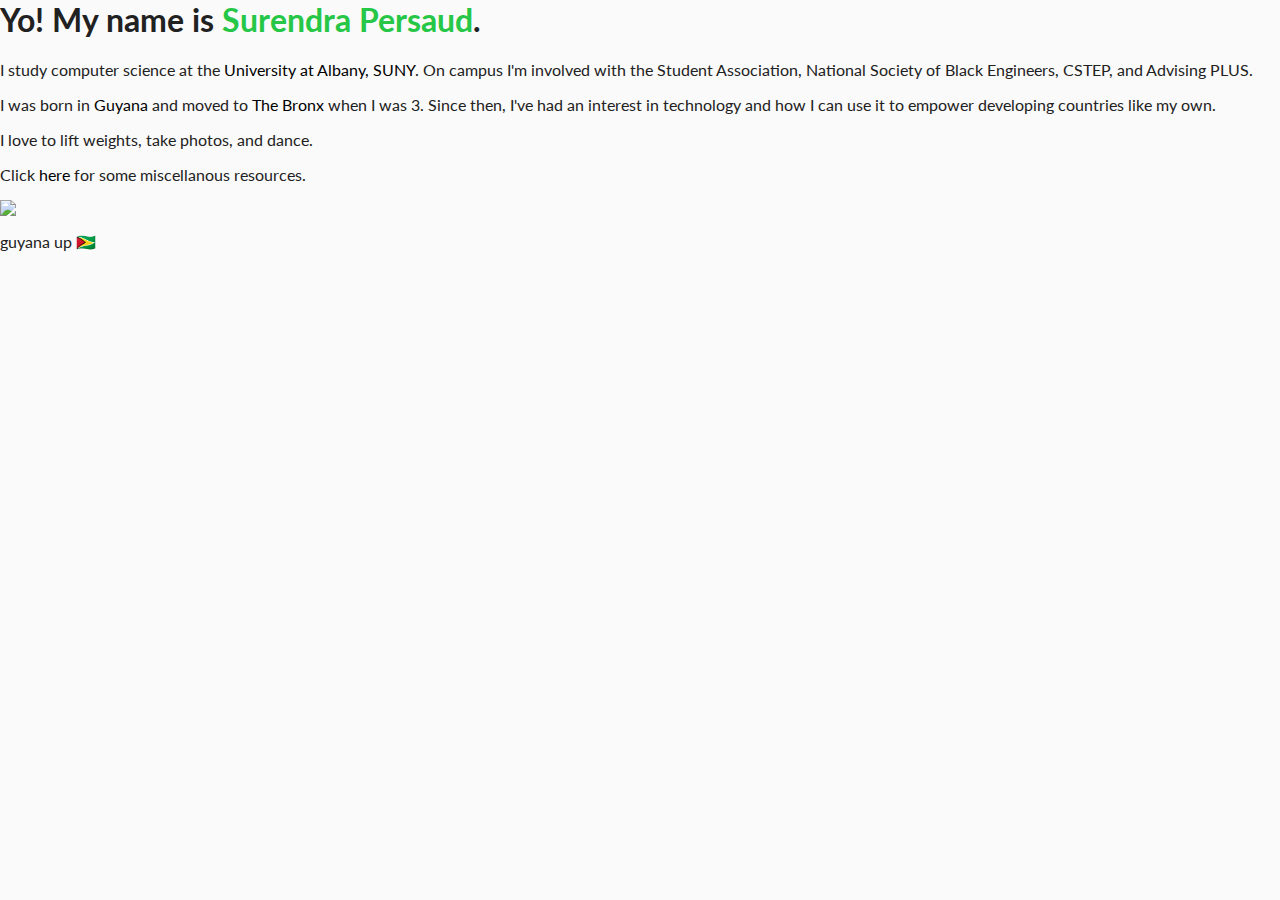
==== index.html @ 31e3af13 "fixed links" ====
<!-- surenzxx -->

<head>
    <title>Surendra Persaud | wavy </title>
    <meta charset="utf-8">
    <link rel="shortcut icon" href="img/waves.ico">

    <!-- Style sheet links -->
    <link rel="stylesheet" href="css/font-awesome.min.css">
    <link href="https://fonts.googleapis.com/css?family=Lato:700|Roboto:300,400" rel="stylesheet">
    <link rel="stylesheet" href="css/style.css">

    <!-- Javascript links -->
    <script async="" src="https://www.google-analytics.com/analytics.js"></script>
    <script src="js/main.js"></script>
</head>

<body>
    <div>
        <h1 class="intro">
            <span>Yo! My name is </span>
            <span id="name">Surendra Persaud</span>.
        </h1>
    </div>
    <div class="column-left">
        <p>
            I study computer science at the
            <a href="http://www.albany.edu">University at Albany, SUNY</a>. On campus I'm involved with the Student Association, National Society of Black
            Engineers, CSTEP, and Advising PLUS.
        </p>
        <p> I was born in
            <a href="http://lmgtfy.com/?q=guyana">Guyana</a> and moved to
            <a href="http://www.google.com/search?q=best+borough+in+new+york+city">The Bronx</a> when I was 3. Since then, I've had an interest in technology and how I can use it to empower developing
            countries like my own.</p>
        <p>I love to lift weights, take photos, and dance.</p>
        <p>
            Click
            <a href="resources.html">here</a> for some miscellanous resources.
        </p>
    </div>
    <div class="column-right">
        <img class="profile-pic" src="img/surendra.jpeg">
    </div>
    <div class="column-left">
        <a class="social-icons" href="mailto:persaudsurendra@gmail.com">
            <i class="fa fa-envelope" aria-hidden="true"></i>
        </a>
        <a class="social-icons" href="https://github.com/surenzxx">
            <i class="fa fa-github-alt" aria-hidden="true"></i>
        </a>
        <a class="social-icons" href="https://linkedin.com/in/surenzxx">
            <i class="fa fa-linkedin" aria-hidden="true"></i>
        </a>
        <a class="social-icons" href="https://www.facebook.com/surenzxx">
            <i class="fa fa-facebook" aria-hidden="true"></i>
        </a>
        <a class="social-icons" href="https://instagram.com/surenzxx">
            <i class="fa fa-instagram" aria-hidden="true"></i>
        </a>
        <a class="social-icons" target="_blank" href="https://docs.google.com/document/d/1g_qftZiY5f9cTNqC-VLIul99lh1BPO2SaEGSIFlJHhE/edit?usp=sharing">
            <i class="fa fa-file-text" aria-hidden="true"></i>
        </a>
    </div>

    <div class="column-right">
        <p class="caption">guyana up 🇬🇾</p>
    </div>

    <!-- Google Anallytics Tracking-->
    <script>
        (function (i, s, o, g, r, a, m) {
            i['GoogleAnalyticsObject'] = r;
            i[r] = i[r] || function () {
                (i[r].q = i[r].q || []).push(arguments)
            }, i[r].l = 1 * new Date();
            a = s.createElement(o),
                m = s.getElementsByTagName(o)[0];
            a.async = 1;
            a.src = g;
            m.parentNode.insertBefore(a, m)
        })(window, document, 'script', 'https://www.google-analytics.com/analytics.js', 'ga');

        ga('create', 'UA-93007372-1', 'auto');
        ga('send', 'pageview');
    </script>
</body>
---- css/style.css ----
html,
body {
    font-family: 'Lato', sans-serif, normal;
    width: 100%;
    height: 100%;
    margin: 0;
    color: #212121;
    background-color: #FAFAFA;
    vertical-align: middle;
    overflow-y:hidden;
    overflow-x:auto;
}


.bigDiv {
    font-weight: 300;
    font-size: 2.5vw;
    margin-top: 5%;
    margin-left: 6%;
    z-index: 1;
    vertical-align: center; 

}

.introduction {
    max-width: 100%;
    display: block;
    padding-top: 5%;
    line-height: 0;
}

#name{
    color: #26C646;

}

.projectParagraph{
    font-size: 2vw;
}

.container {
}

ul li {
    list-style: none;
    margin-left: -2.5%;
    padding: 0.2%;
} 

.socialMedia {
    position: fixed;
    width: 100%;
    z-index: 5;
    text-align: left;
} 

.socialIcons{
    color: #26C646;
    text-decoration: none;
    padding: 0.3%;
}

a {
    text-decoration: none;
    color: black;
}

a:hover { 
    color: #ff4500;
}

/***************************
****************************
Javascript slider
****************************
***************************/
.slider {
    background-color: #E6E6E6;
}

.sidebar{
    font-size: 1.4vw;
    padding: 1.5vw;
    margin:auto;
    font-weight: lighter;
    text-align: center;
}
.projectParagraph{
    font-size: 3vw;
}

.sidebarLink{
    text-decoration: none;
    color:#26C646; 
}   

.profilePic {
    max-width: 70vh;
}

.slidingPanelHeading {
    text-align: center;
}

/***************************
****************************
Resources Page
****************************
***************************/
#resourcesIntroduction{
    padding-top: 0%;
}

.subTitle{
    font-size: 1.8vw;
    color:#26C646; 
    padding-bottom: 0%;
} 
.resourcesList{
    font-size: 1.5vw;
    list-style-type:circle;
    margin-left: 0.000000001%;
}

/***************************
****************************
Drop Down Menu From W3-Schools
The container <div> - needed to position the dropdown content 

****************************
***************************/

.skillsDropDown{
    font-size: 170%;
    border: none;
    cursor: pointer;
    color: none;
}

.dropdown {
    display: inline-grid;
    padding-bottom: 5%;
}

/* Dropdown Content (Hidden by Default) */
.dropdown-content {
    display: none;
    background-color: #D2D5D5;
    min-width: 160px;
    box-shadow: 0px 8px 16px 0px rgba(0,0,0,0.2);
}

/* Links inside the dropdown */
.dropdown-content a {
    color: black;
    padding: 12px 16px;
    text-decoration: none;
    display: block;
}

/* Change color of dropdown links on hover */
.dropdown-content a:hover {background-color: #f1f1f1}

/* Show the dropdown menu on hover */
.dropdown:hover .dropdown-content {
    display: block;
}

/* Change the background color of the dropdown button when the dropdown content is shown */
.dropdown:hover .dropbtn {
    background-color: #3e8e41;
}
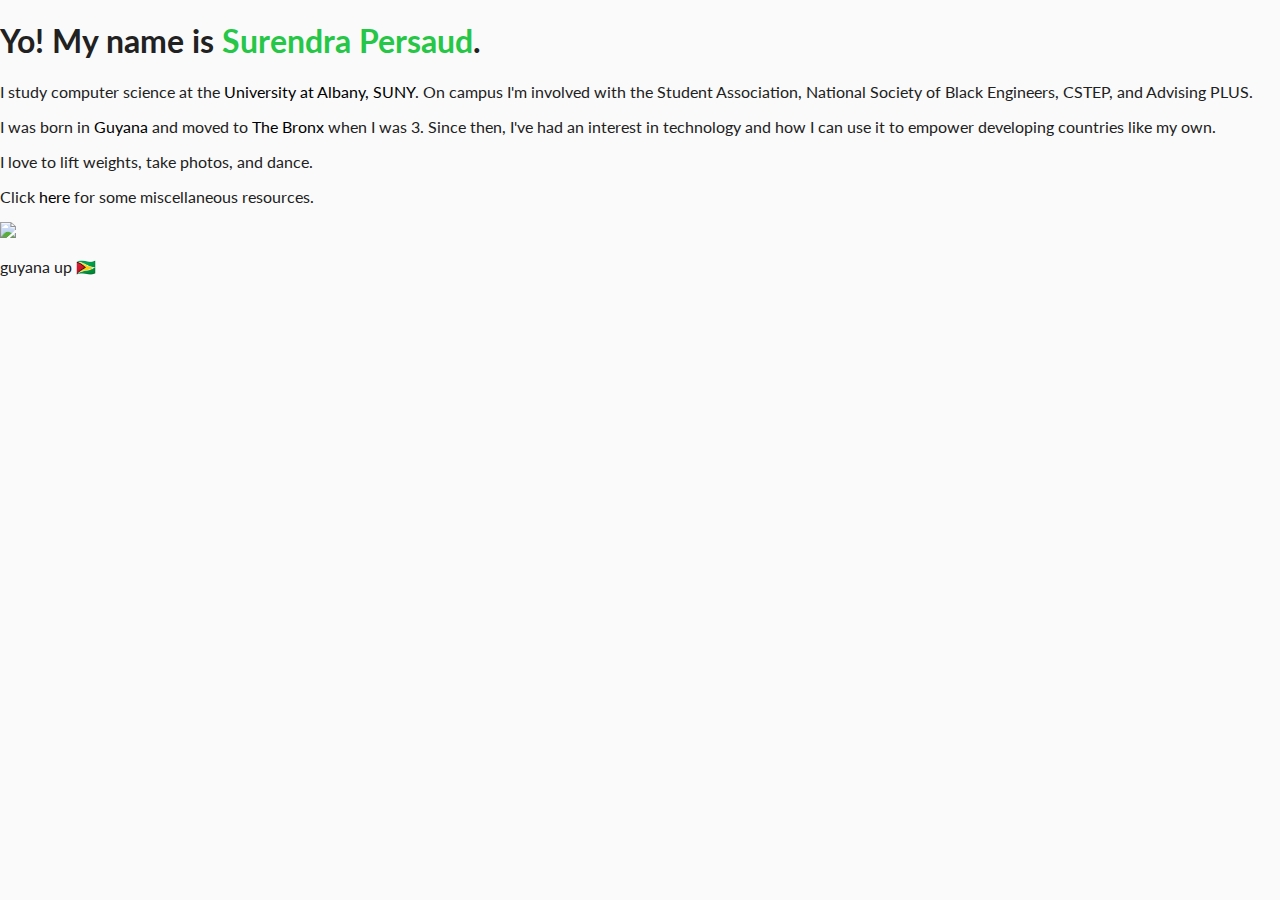
==== commit d5282653: "changed link and fixed word" ====
--- a/index.html
+++ b/index.html
@@ -1,4 +1,6 @@
 <!-- surenzxx -->
+<!DOCTYPE html>
+<html>
 
 <head>
     <title>Surendra Persaud | wavy </title>
@@ -14,6 +16,7 @@
     <script async="" src="https://www.google-analytics.com/analytics.js"></script>
     <script src="js/main.js"></script>
 </head>
+<meta name="viewport" content="width=device-width, initial-scale=1.0">
 
 <body>
     <div>
@@ -29,13 +32,13 @@
             Engineers, CSTEP, and Advising PLUS.
         </p>
         <p> I was born in
-            <a href="http://lmgtfy.com/?q=guyana">Guyana</a> and moved to
-            <a href="http://www.google.com/search?q=best+borough+in+new+york+city">The Bronx</a> when I was 3. Since then, I've had an interest in technology and how I can use it to empower developing
+            <a href="https://en.wikipedia.org/wiki/Guyana">Guyana</a> and moved to
+            <a href="http://www.google.com/search?q=the+best+borough+in+new+york+city">The Bronx</a> when I was 3. Since then, I've had an interest in technology and how I can use it to empower developing
             countries like my own.</p>
         <p>I love to lift weights, take photos, and dance.</p>
         <p>
             Click
-            <a href="resources.html">here</a> for some miscellanous resources.
+            <a href="resources.html">here</a> for some miscellaneous resources.
         </p>
     </div>
     <div class="column-right">
@@ -83,4 +86,6 @@
         ga('create', 'UA-93007372-1', 'auto');
         ga('send', 'pageview');
     </script>
-</body>+</body>
+
+</html>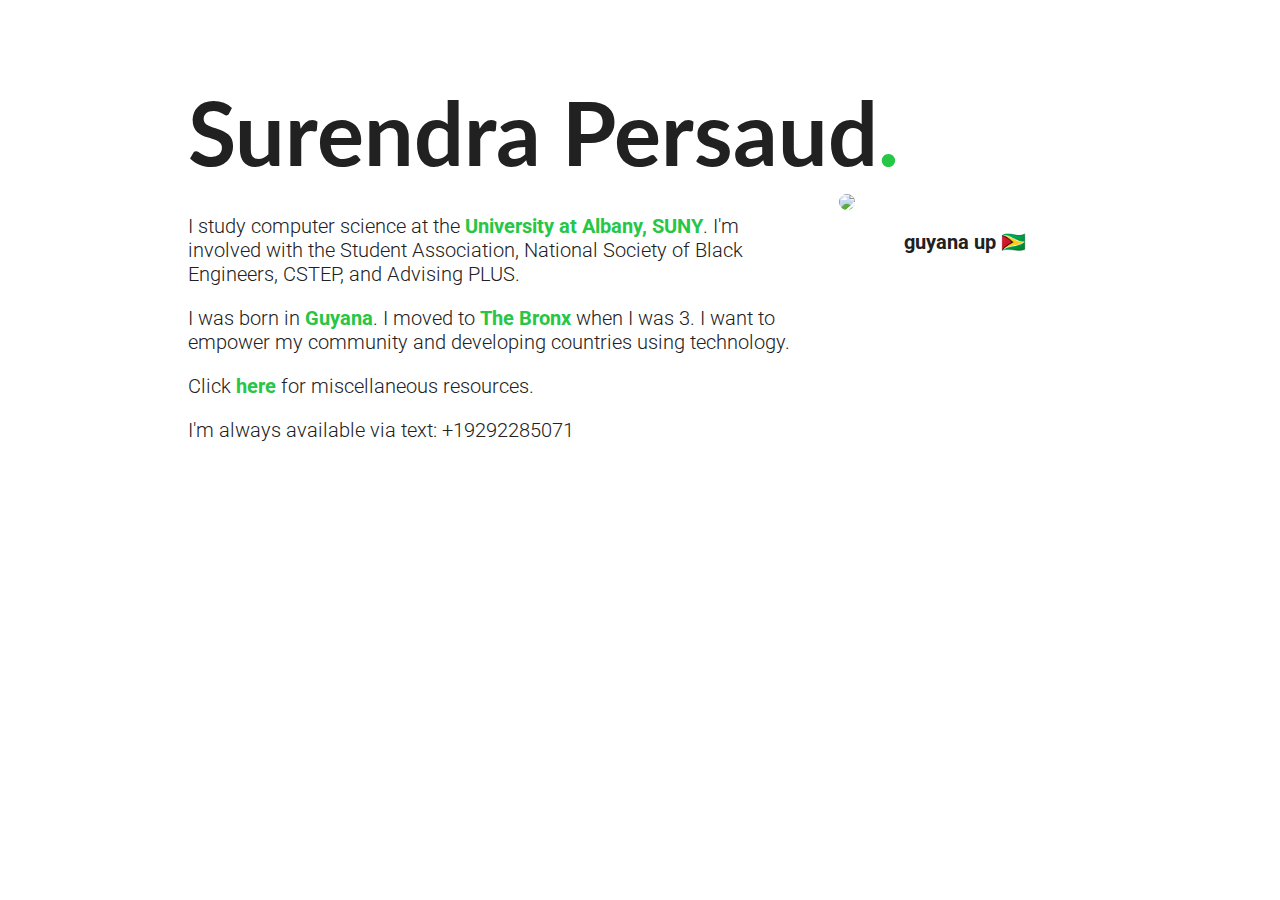
==== commit 0403cd6a: "changed stuff up again" ====
--- a/index.html
+++ b/index.html
@@ -1,91 +1,80 @@
 <!-- surenzxx -->
 <!DOCTYPE html>
 <html>
+    <head>
+        <title>Surendra Persaud | wavy </title>
+        <meta charset="utf-8">
+        <link rel="shortcut icon" href="img/waves.ico">
+        <!-- Style sheet links -->
+        <link rel="stylesheet" href="css/font-awesome.min.css">
+        <link href="https://fonts.googleapis.com/css?family=Lato:700|Roboto:300,400" rel="stylesheet">
+        <link rel="stylesheet" href="css/style.css">
+        <!-- Javascript links -->
+        <script async="" src="https://www.google-analytics.com/analytics.js"></script>
+        <script src="js/main.js"></script>
+    </head>
+    <meta name="viewport" content="width=device-width, initial-scale=1.0">
+    <body>
+        <div>
+            <h1 class="intro">
+            Surendra Persaud<span id="name">.</span>
+            </h1>
+        </div>
+        <div class="column-left">
+            <p>
+                I study computer science at the
+                <a href="http://www.albany.edu">University at Albany, SUNY</a>. I'm involved with the Student Association, National Society of Black
+                Engineers, CSTEP, and Advising PLUS.
+            </p>
+            <p> I was born in
+                <a href="https://en.wikipedia.org/wiki/Guyana">Guyana</a>. I moved to
+                <a href="http://www.google.com/search?q=the+best+borough+in+new+york+city">The Bronx</a> when I was 3. I want to empower my community and developing countries using technology.</p>
+                <p>Click
+                    <a href="resources.html">here</a> for miscellaneous resources.
+                </p>
 
-<head>
-    <title>Surendra Persaud | wavy </title>
-    <meta charset="utf-8">
-    <link rel="shortcut icon" href="img/waves.ico">
-
-    <!-- Style sheet links -->
-    <link rel="stylesheet" href="css/font-awesome.min.css">
-    <link href="https://fonts.googleapis.com/css?family=Lato:700|Roboto:300,400" rel="stylesheet">
-    <link rel="stylesheet" href="css/style.css">
-
-    <!-- Javascript links -->
-    <script async="" src="https://www.google-analytics.com/analytics.js"></script>
-    <script src="js/main.js"></script>
-</head>
-<meta name="viewport" content="width=device-width, initial-scale=1.0">
-
-<body>
-    <div>
-        <h1 class="intro">
-            <span>Yo! My name is </span>
-            <span id="name">Surendra Persaud</span>.
-        </h1>
-    </div>
-    <div class="column-left">
-        <p>
-            I study computer science at the
-            <a href="http://www.albany.edu">University at Albany, SUNY</a>. On campus I'm involved with the Student Association, National Society of Black
-            Engineers, CSTEP, and Advising PLUS.
-        </p>
-        <p> I was born in
-            <a href="https://en.wikipedia.org/wiki/Guyana">Guyana</a> and moved to
-            <a href="http://www.google.com/search?q=the+best+borough+in+new+york+city">The Bronx</a> when I was 3. Since then, I've had an interest in technology and how I can use it to empower developing
-            countries like my own.</p>
-        <p>I love to lift weights, take photos, and dance.</p>
-        <p>
-            Click
-            <a href="resources.html">here</a> for some miscellaneous resources.
-        </p>
-    </div>
-    <div class="column-right">
-        <img class="profile-pic" src="img/surendra.jpeg">
-    </div>
-    <div class="column-left">
-        <a class="social-icons" href="mailto:persaudsurendra@gmail.com">
-            <i class="fa fa-envelope" aria-hidden="true"></i>
-        </a>
-        <a class="social-icons" href="https://github.com/surenzxx">
-            <i class="fa fa-github-alt" aria-hidden="true"></i>
-        </a>
-        <a class="social-icons" href="https://linkedin.com/in/surenzxx">
-            <i class="fa fa-linkedin" aria-hidden="true"></i>
-        </a>
-        <a class="social-icons" href="https://www.facebook.com/surenzxx">
-            <i class="fa fa-facebook" aria-hidden="true"></i>
-        </a>
-        <a class="social-icons" href="https://instagram.com/surenzxx">
-            <i class="fa fa-instagram" aria-hidden="true"></i>
-        </a>
-        <a class="social-icons" target="_blank" href="https://docs.google.com/document/d/1g_qftZiY5f9cTNqC-VLIul99lh1BPO2SaEGSIFlJHhE/edit?usp=sharing">
-            <i class="fa fa-file-text" aria-hidden="true"></i>
-        </a>
-    </div>
-
-    <div class="column-right">
-        <p class="caption">guyana up 🇬🇾</p>
-    </div>
-
-    <!-- Google Anallytics Tracking-->
-    <script>
-        (function (i, s, o, g, r, a, m) {
+                <p>I'm always available via text: <span>+19292285071</span></p>
+                <br>
+                <div class="social-media-icons">
+                    <a class="social-icons" href="mailto:persaudsurendra@gmail.com">
+                        <i class="fa fa-envelope" aria-hidden="true"></i>
+                    </a>
+                    <a class="social-icons" href="https://github.com/surenzxx">
+                        <i class="fa fa-github-alt" aria-hidden="true"></i>
+                    </a>
+                    <a class="social-icons" href="https://linkedin.com/in/surenzxx">
+                        <i class="fa fa-linkedin" aria-hidden="true"></i>
+                    </a>
+                    <a class="social-icons" href="https://www.facebook.com/surenzxx">
+                        <i class="fa fa-facebook" aria-hidden="true"></i>
+                    </a>
+                    <a class="social-icons" href="https://instagram.com/surenzxx">
+                        <i class="fa fa-instagram" aria-hidden="true"></i>
+                    </a>
+                    <a class="social-icons" target="_blank" href="https://docs.google.com/document/d/1g_qftZiY5f9cTNqC-VLIul99lh1BPO2SaEGSIFlJHhE/edit?usp=sharing">
+                        <i class="fa fa-file-text" aria-hidden="true"></i>
+                    </a>
+                </div>
+            </div>
+            <div class="column-right">
+                <img class="profile-pic" src="img/surendra.jpeg">
+                <p class="caption">guyana up 🇬🇾</p>
+            </div>
+            <!-- Google Anallytics Tracking-->
+            <script>
+            (function (i, s, o, g, r, a, m) {
             i['GoogleAnalyticsObject'] = r;
             i[r] = i[r] || function () {
-                (i[r].q = i[r].q || []).push(arguments)
+            (i[r].q = i[r].q || []).push(arguments)
             }, i[r].l = 1 * new Date();
             a = s.createElement(o),
-                m = s.getElementsByTagName(o)[0];
+            m = s.getElementsByTagName(o)[0];
             a.async = 1;
             a.src = g;
             m.parentNode.insertBefore(a, m)
-        })(window, document, 'script', 'https://www.google-analytics.com/analytics.js', 'ga');
-
-        ga('create', 'UA-93007372-1', 'auto');
-        ga('send', 'pageview');
-    </script>
-</body>
-
-</html>+            })(window, document, 'script', 'https://www.google-analytics.com/analytics.js', 'ga');
+            ga('create', 'UA-93007372-1', 'auto');
+            ga('send', 'pageview');
+            </script>
+        </body>
+    </html>--- a/css/style.css
+++ b/css/style.css
@@ -1,172 +1,113 @@
+/* surenzxx */
+
+
+/***************************
+****************************
+CSS FOR BASICALLY EVERYTHING
+****************************
+***************************/
+
 html,
 body {
-    font-family: 'Lato', sans-serif, normal;
-    width: 100%;
-    height: 100%;
-    margin: 0;
+    font-family: 'Roboto', sans-serif;
+    font-weight: 300;
+    margin-left: 8%;
+    margin-right: 8%;
+    padding-top: 3%;
     color: #212121;
-    background-color: #FAFAFA;
-    vertical-align: middle;
-    overflow-y:hidden;
-    overflow-x:auto;
 }
 
-
-.bigDiv {
-    font-weight: 300;
-    font-size: 2.5vw;
-    margin-top: 5%;
-    margin-left: 6%;
-    z-index: 1;
-    vertical-align: center; 
-
+.intro {
+    font-family: 'Lato', sans-serif, normal;
+    font-size: 550%;
+    margin: 0;
+    padding-bottom: 0.5%;
+    font-weight: 700;
 }
 
-.introduction {
-    max-width: 100%;
-    display: block;
-    padding-top: 5%;
-    line-height: 0;
+#name {
+    color: #26C646;
 }
 
-#name{
-    color: #26C646;
-
+.column-left {
+    float: left;
+    width: 68%;
+    margin-top: 0.5%;
+    margin-right: 2%;
+    font-size: 125%;
 }
 
-.projectParagraph{
-    font-size: 2vw;
-}
-
-.container {
-}
-
-ul li {
-    list-style: none;
-    margin-left: -2.5%;
-    padding: 0.2%;
-} 
-
-.socialMedia {
-    position: fixed;
-    width: 100%;
-    z-index: 5;
-    text-align: left;
-} 
-
-.socialIcons{
-    color: #26C646;
-    text-decoration: none;
-    padding: 0.3%;
+.column-right {
+    margin-top:0.5%;
+    float: left;
+    width: 28%;
+    margin-left: 2%;
 }
 
 a {
     text-decoration: none;
-    color: black;
+    color: #26C646;
+    font-weight: 700;
 }
 
-a:hover { 
+a:hover {
     color: #ff4500;
 }
 
-/***************************
-****************************
-Javascript slider
-****************************
-***************************/
-.slider {
-    background-color: #E6E6E6;
+.phone-number{
+    margin: 0   ;
 }
 
-.sidebar{
-    font-size: 1.4vw;
-    padding: 1.5vw;
-    margin:auto;
-    font-weight: lighter;
-    text-align: center;
-}
-.projectParagraph{
-    font-size: 3vw;
+.profile-pic {
+    margin-bottom: 16px;
+    border-radius: 50%;
 }
 
-.sidebarLink{
-    text-decoration: none;
-    color:#26C646; 
-}   
-
-.profilePic {
-    max-width: 70vh;
+.caption {
+    text-align: center;
+    margin: 0;
+    font-size: 125%;
+    font-weight: 700;
 }
 
-.slidingPanelHeading {
-    text-align: center;
+.social-icons {
+    color: #26C646;
+    text-decoration: none;
+    padding: 0.3%;
+    font-size: 150%;
 }
-
 /***************************
 ****************************
 Resources Page
 ****************************
 ***************************/
-#resourcesIntroduction{
-    padding-top: 0%;
+
+#resources-introduction {
+    font-family: 'Lato', sans-serif, normal;
+    font-size: 325%;
+    margin: 0;
+    font-weight: 700;
+    padding-bottom: 1%;
+    /* padding-top: 0%;
+    font-size: 300%;
+    font-family: 'Lato', sans-serif, normal;     */
 }
 
-.subTitle{
-    font-size: 1.8vw;
-    color:#26C646; 
-    padding-bottom: 0%;
-} 
-.resourcesList{
+.sub-title {
+    font-size: 200%;
+    margin-bottom: 0%;
+}
+
+.resources-list {
+    margin-top: 0.5%;
     font-size: 1.5vw;
-    list-style-type:circle;
+    list-style-type: circle;
     margin-left: 0.000000001%;
 }
 
-/***************************
-****************************
-Drop Down Menu From W3-Schools
-The container <div> - needed to position the dropdown content 
-
-****************************
-***************************/
-
-.skillsDropDown{
-    font-size: 170%;
-    border: none;
-    cursor: pointer;
-    color: none;
-}
-
-.dropdown {
-    display: inline-grid;
-    padding-bottom: 5%;
-}
-
-/* Dropdown Content (Hidden by Default) */
-.dropdown-content {
-    display: none;
-    background-color: #D2D5D5;
-    min-width: 160px;
-    box-shadow: 0px 8px 16px 0px rgba(0,0,0,0.2);
-}
-
-/* Links inside the dropdown */
-.dropdown-content a {
-    color: black;
-    padding: 12px 16px;
+li a {
+    font-family: 'Roboto', sans-serif;
     text-decoration: none;
-    display: block;
-}
-
-/* Change color of dropdown links on hover */
-.dropdown-content a:hover {background-color: #f1f1f1}
-
-/* Show the dropdown menu on hover */
-.dropdown:hover .dropdown-content {
-    display: block;
-}
-
-/* Change the background color of the dropdown button when the dropdown content is shown */
-.dropdown:hover .dropbtn {
-    background-color: #3e8e41;
-}
+    color: #26C646;
+    font-weight: lighter;
+}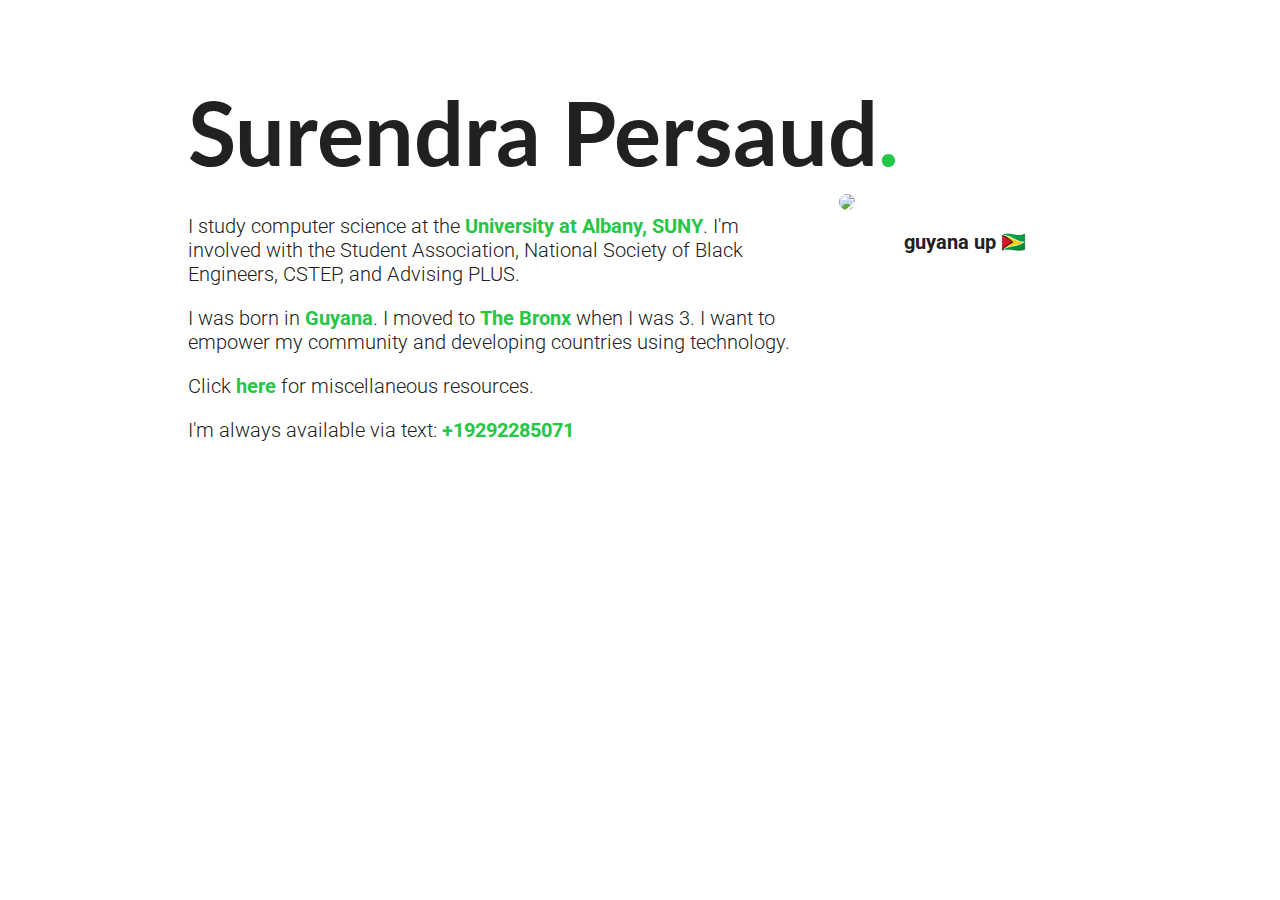
==== commit cc8cd94f: "added boldness" ====
--- a/index.html
+++ b/index.html
@@ -10,8 +10,15 @@
         <link href="https://fonts.googleapis.com/css?family=Lato:700|Roboto:300,400" rel="stylesheet">
         <link rel="stylesheet" href="css/style.css">
         <!-- Javascript links -->
-        <script async="" src="https://www.google-analytics.com/analytics.js"></script>
         <script src="js/main.js"></script>
+        <!-- Global site tag (gtag.js) - Google Analytics -->
+        <script async src="https://www.googletagmanager.com/gtag/js?id=UA-93007372-1"></script>
+        <script>
+        window.dataLayer = window.dataLayer || [];
+        function gtag(){dataLayer.push(arguments);}
+        gtag('js', new Date());
+        gtag('config', 'UA-93007372-1');
+        </script>
     </head>
     <meta name="viewport" content="width=device-width, initial-scale=1.0">
     <body>
@@ -32,8 +39,7 @@
                 <p>Click
                     <a href="resources.html">here</a> for miscellaneous resources.
                 </p>
-
-                <p>I'm always available via text: <span>+19292285071</span></p>
+                <p>I'm always available via text: <a href="#">+19292285071</a></p>
                 <br>
                 <div class="social-media-icons">
                     <a class="social-icons" href="mailto:persaudsurendra@gmail.com">
@@ -60,21 +66,5 @@
                 <img class="profile-pic" src="img/surendra.jpeg">
                 <p class="caption">guyana up 🇬🇾</p>
             </div>
-            <!-- Google Anallytics Tracking-->
-            <script>
-            (function (i, s, o, g, r, a, m) {
-            i['GoogleAnalyticsObject'] = r;
-            i[r] = i[r] || function () {
-            (i[r].q = i[r].q || []).push(arguments)
-            }, i[r].l = 1 * new Date();
-            a = s.createElement(o),
-            m = s.getElementsByTagName(o)[0];
-            a.async = 1;
-            a.src = g;
-            m.parentNode.insertBefore(a, m)
-            })(window, document, 'script', 'https://www.google-analytics.com/analytics.js', 'ga');
-            ga('create', 'UA-93007372-1', 'auto');
-            ga('send', 'pageview');
-            </script>
         </body>
     </html>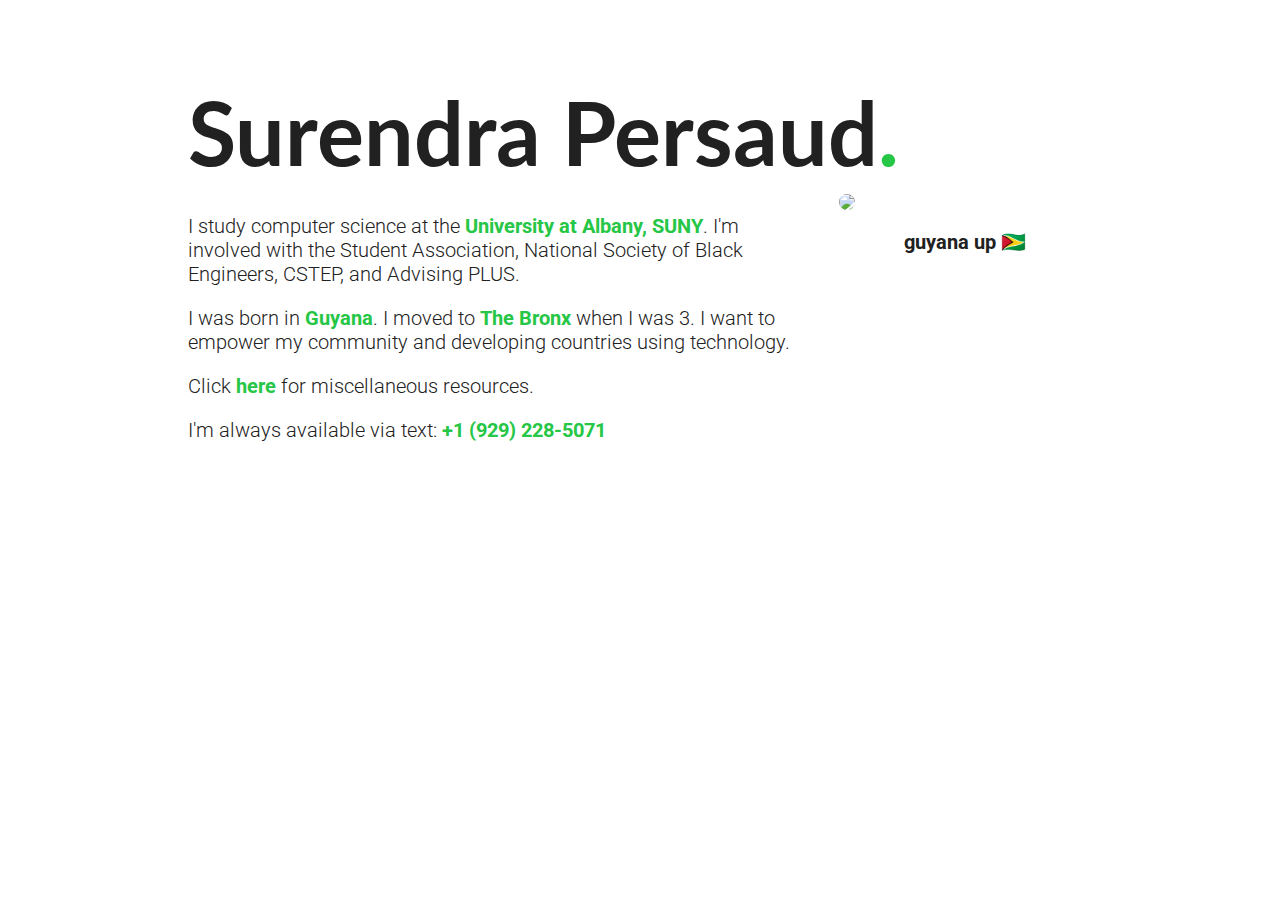
==== commit dbbadf74: "changed resume link" ====
--- a/index.html
+++ b/index.html
@@ -39,8 +39,7 @@
                 <p>Click
                     <a href="resources.html">here</a> for miscellaneous resources.
                 </p>
-                <p>I'm always available via text: <a href="#">+19292285071</a></p>
-                <br>
+                <p>I'm always available via text: <a class="phone-number" href="tel:19292285071">+1 (929) 228-5071</a></p>
                 <div class="social-media-icons">
                     <a class="social-icons" href="mailto:persaudsurendra@gmail.com">
                         <i class="fa fa-envelope" aria-hidden="true"></i>
@@ -57,7 +56,7 @@
                     <a class="social-icons" href="https://instagram.com/surenzxx">
                         <i class="fa fa-instagram" aria-hidden="true"></i>
                     </a>
-                    <a class="social-icons" target="_blank" href="https://docs.google.com/document/d/1g_qftZiY5f9cTNqC-VLIul99lh1BPO2SaEGSIFlJHhE/edit?usp=sharing">
+                    <a class="social-icons" target="_blank" href="resume.pdf">
                         <i class="fa fa-file-text" aria-hidden="true"></i>
                     </a>
                 </div>
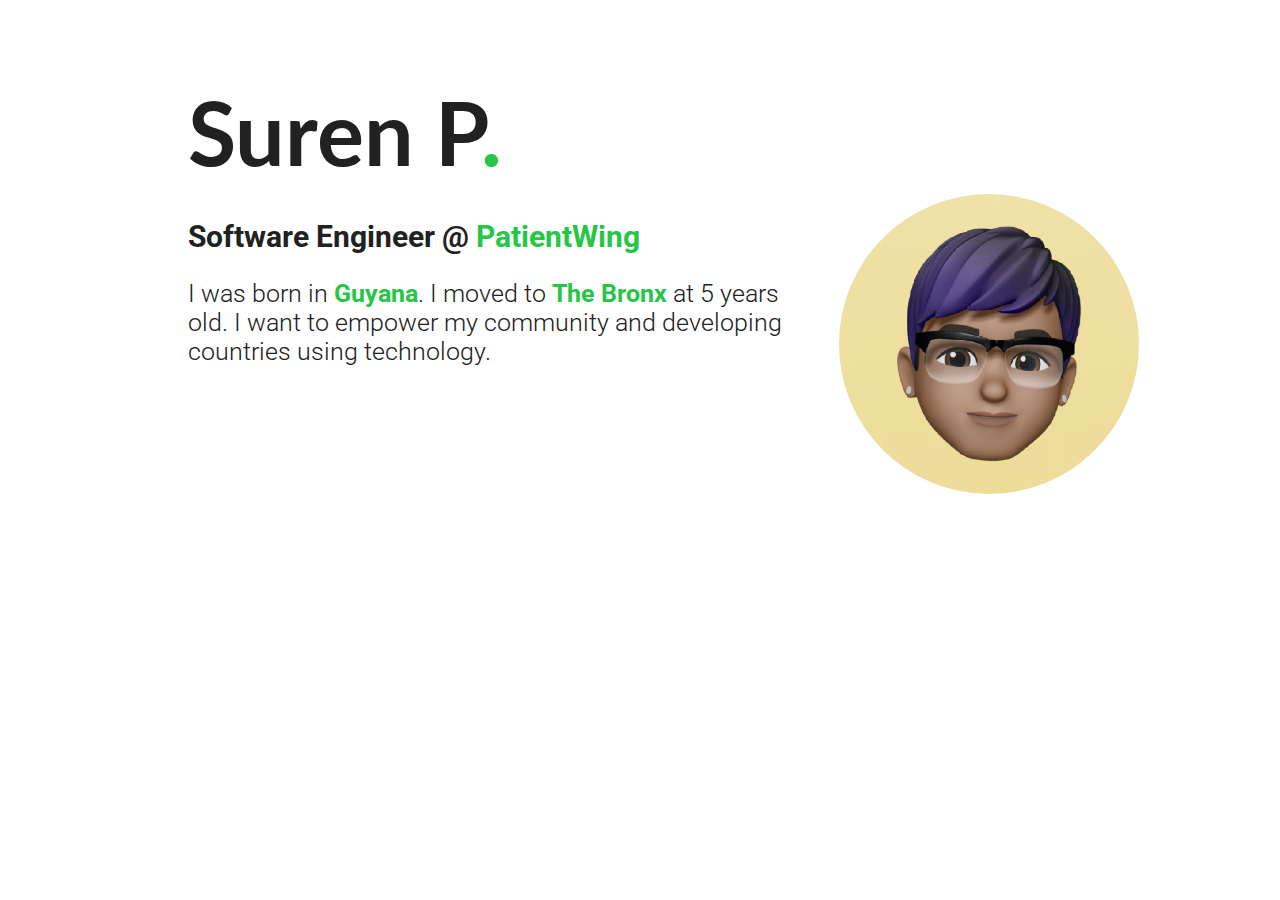
==== commit e1db7fe7: "modernized website, barebone changes" ====
--- a/index.html
+++ b/index.html
@@ -1,8 +1,8 @@
-<!-- surenzxx -->
+<!-- surenzz -->
 <!DOCTYPE html>
 <html>
     <head>
-        <title>Surendra Persaud | wavy </title>
+        <title>Suren P | wavy </title>
         <meta charset="utf-8">
         <link rel="shortcut icon" href="img/waves.ico">
         <!-- Style sheet links -->
@@ -24,46 +24,24 @@
     <body>
         <div>
             <h1 class="intro">
-            Surendra Persaud<span id="name">.</span>
+            Suren P<span id="name">.</span>
             </h1>
         </div>
         <div class="column-left">
-            <p>
-                I study computer science at the
-                <a href="http://www.albany.edu">University at Albany, SUNY</a>. I'm involved with the Student Association, National Society of Black
-                Engineers, CSTEP, and Advising PLUS.
-            </p>
+            <h2>
+                Software Engineer @ <a href="https://www.patientwing.com/">PatientWing</a> 
+            </h2>
             <p> I was born in
                 <a href="https://en.wikipedia.org/wiki/Guyana">Guyana</a>. I moved to
-                <a href="http://www.google.com/search?q=the+best+borough+in+new+york+city">The Bronx</a> when I was 3. I want to empower my community and developing countries using technology.</p>
-                <p>Click
-                    <a href="resources.html">here</a> for miscellaneous resources.
-                </p>
-                <p>I'm always available via text: <a class="phone-number" href="tel:19292285071">+1 (929) 228-5071</a></p>
+                <a href="http://www.google.com/search?q=the+best+borough+in+new+york+city">The Bronx</a> at 5 years old. I want to empower my community and developing countries using technology.</p>
                 <div class="social-media-icons">
-                    <a class="social-icons" href="mailto:persaudsurendra@gmail.com">
+                    <a class="social-icons" href="mailto:surenp592@gmail.com">
                         <i class="fa fa-envelope" aria-hidden="true"></i>
-                    </a>
-                    <a class="social-icons" href="https://github.com/surenzxx">
-                        <i class="fa fa-github-alt" aria-hidden="true"></i>
-                    </a>
-                    <a class="social-icons" href="https://linkedin.com/in/surenzxx">
-                        <i class="fa fa-linkedin" aria-hidden="true"></i>
-                    </a>
-                    <a class="social-icons" href="https://www.facebook.com/surenzxx">
-                        <i class="fa fa-facebook" aria-hidden="true"></i>
-                    </a>
-                    <a class="social-icons" href="https://instagram.com/surenzxx">
-                        <i class="fa fa-instagram" aria-hidden="true"></i>
-                    </a>
-                    <a class="social-icons" target="_blank" href="resume.pdf">
-                        <i class="fa fa-file-text" aria-hidden="true"></i>
                     </a>
                 </div>
             </div>
             <div class="column-right">
-                <img class="profile-pic" src="img/surendra.jpeg">
-                <p class="caption">guyana up 🇬🇾</p>
+                <img class="profile-pic" src="img/profile.png">
             </div>
         </body>
     </html>--- a/css/style.css
+++ b/css/style.css
@@ -15,6 +15,11 @@
     margin-right: 8%;
     padding-top: 3%;
     color: #212121;
+}
+
+p {
+    font-size: 125%;
+
 }
 
 .intro {
@@ -55,16 +60,19 @@
 }
 
 .phone-number{
-    margin: 0   ;
+    color: #26C646;
+    font-weight: 700;
 }
 
 .profile-pic {
-    margin-bottom: 16px;
     border-radius: 50%;
+    width: 300px;
+    height: auto;
 }
 
 .caption {
     text-align: center;
+    padding-right: 80px;
     margin: 0;
     font-size: 125%;
     font-weight: 700;
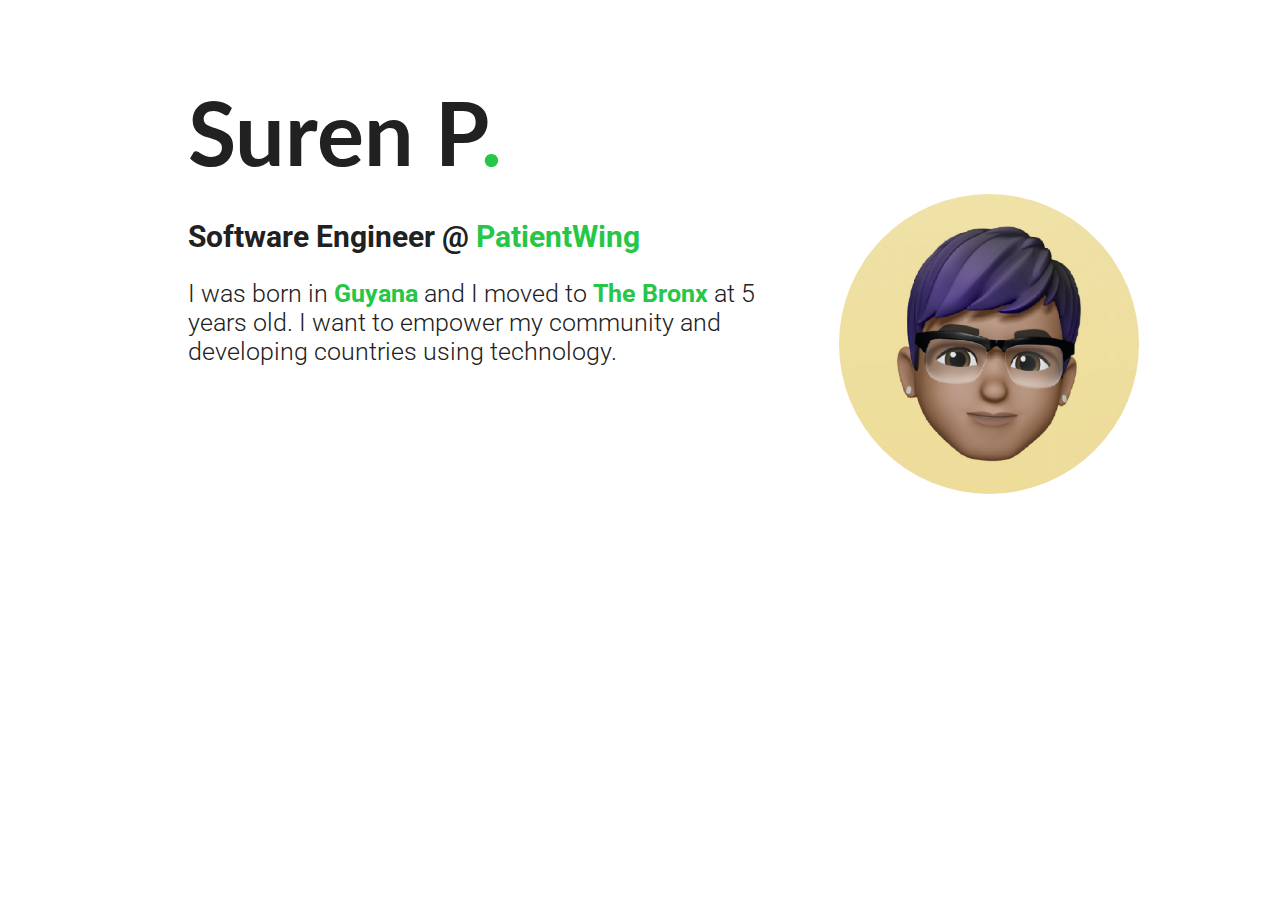
==== commit 43c6e98a: "cosmetics" ====
--- a/index.html
+++ b/index.html
@@ -32,13 +32,14 @@
                 Software Engineer @ <a href="https://www.patientwing.com/">PatientWing</a> 
             </h2>
             <p> I was born in
-                <a href="https://en.wikipedia.org/wiki/Guyana">Guyana</a>. I moved to
+                <a href="https://en.wikipedia.org/wiki/Guyana">Guyana</a> and I moved to
                 <a href="http://www.google.com/search?q=the+best+borough+in+new+york+city">The Bronx</a> at 5 years old. I want to empower my community and developing countries using technology.</p>
-                <div class="social-media-icons">
-                    <a class="social-icons" href="mailto:surenp592@gmail.com">
-                        <i class="fa fa-envelope" aria-hidden="true"></i>
+                
+                <a class="social-icons" href="mailto:surenp592@gmail.com"><i class="fa fa-envelope" aria-hidden="true"></i></a>
+
+                <a class="social-icons" href="https://github.com/surenzz">
+                        <i class="fa fa-github-alt" aria-hidden="true"></i>
                     </a>
-                </div>
             </div>
             <div class="column-right">
                 <img class="profile-pic" src="img/profile.png">
--- a/css/style.css
+++ b/css/style.css
@@ -81,7 +81,7 @@
 .social-icons {
     color: #26C646;
     text-decoration: none;
-    padding: 0.3%;
+    padding: 1%;
     font-size: 150%;
 }
 /***************************
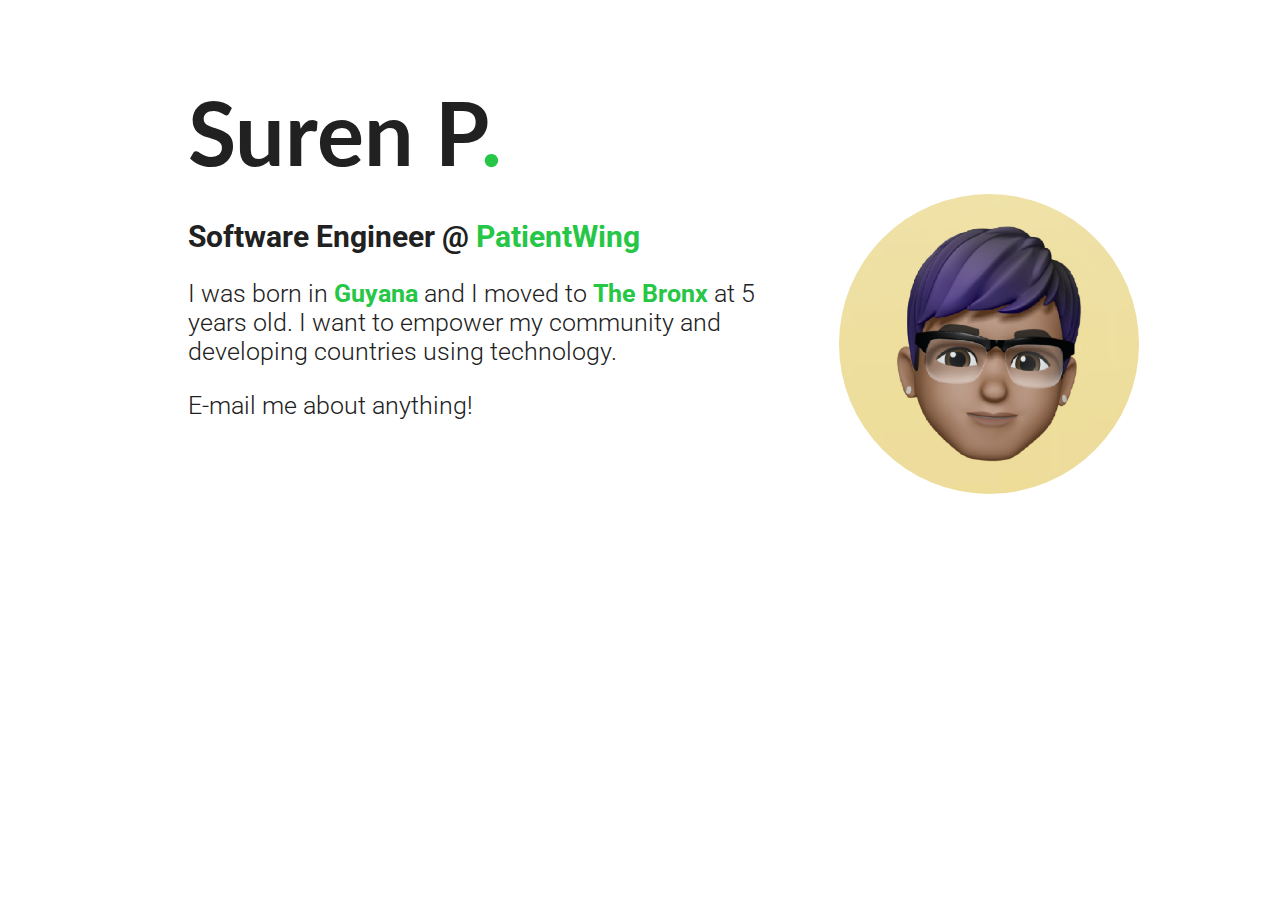
==== commit 1ed16323: "last change for the next 6 years" ====
--- a/index.html
+++ b/index.html
@@ -35,6 +35,8 @@
                 <a href="https://en.wikipedia.org/wiki/Guyana">Guyana</a> and I moved to
                 <a href="http://www.google.com/search?q=the+best+borough+in+new+york+city">The Bronx</a> at 5 years old. I want to empower my community and developing countries using technology.</p>
                 
+                <p>E-mail me about anything!</p>
+
                 <a class="social-icons" href="mailto:surenp592@gmail.com"><i class="fa fa-envelope" aria-hidden="true"></i></a>
 
                 <a class="social-icons" href="https://github.com/surenzz">
--- a/css/style.css
+++ b/css/style.css
@@ -81,7 +81,8 @@
 .social-icons {
     color: #26C646;
     text-decoration: none;
-    padding: 1%;
+    padding-right: 2%;
+    padding-top: 2%;
     font-size: 150%;
 }
 /***************************
